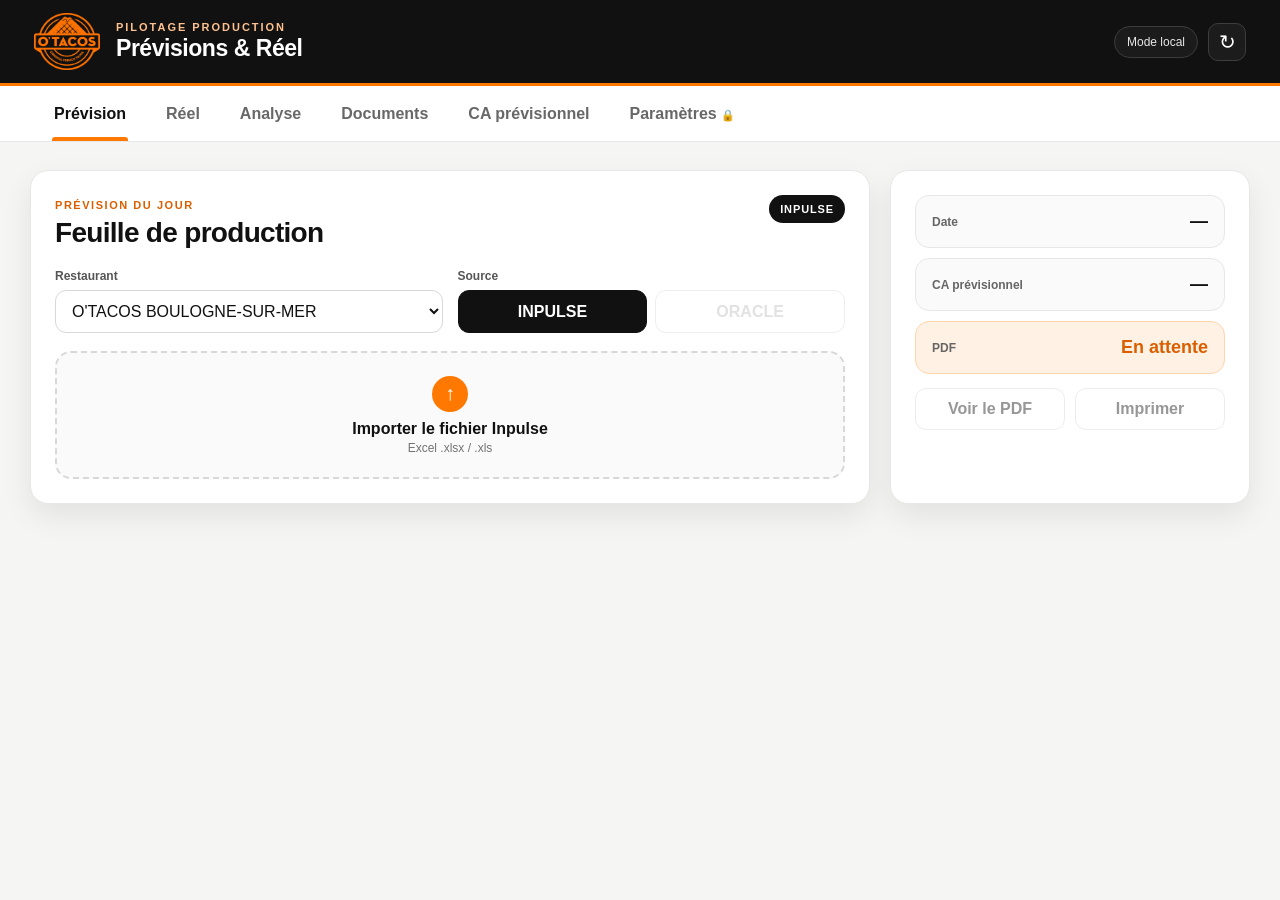
==== index.html @ 0028030f "Add files via upload" ====
<!doctype html>
<html lang="fr">
<head>
  <meta charset="utf-8" />
  <meta name="viewport" content="width=device-width,initial-scale=1" />
  <meta name="theme-color" content="#111111" />
  <title>O'Tacos | Pilotage Production</title>
  <link rel="stylesheet" href="styles.css?v=3.2.0" />
  <link rel="preconnect" href="https://cdn.jsdelivr.net" crossorigin>
</head>
<body data-entry="global">
  <header class="app-header">
    <div class="brand">
      <img src="[data-uri]" alt="O'Tacos" class="brand-logo" />
      <div class="brand-copy">
        <div class="brand-kicker">PILOTAGE PRODUCTION</div>
        <div class="brand-title">Prévisions & Réel</div>
      </div>
    </div>
    <div class="header-actions">
      <span id="storageBadge" class="storage-badge">Mode local</span>
      <button id="btnRefresh" class="icon-btn" title="Actualiser" aria-label="Actualiser">↻</button>
    </div>
  </header>

  <nav class="nav-tabs" aria-label="Navigation">
    <button class="nav-tab active" data-view="forecast" type="button">Prévision</button>
    <button class="nav-tab" data-view="actual" type="button">Réel</button>
    <button class="nav-tab" data-view="analysis" type="button">Analyse</button>
    <button class="nav-tab" data-view="documents" type="button">Documents</button>
    <button class="nav-tab ca-nav" data-view="ca" type="button">CA prévisionnel</button>
    <button class="nav-tab locked" data-view="settings" type="button">Paramètres <span>🔒</span></button>
  </nav>

  <main class="app-shell">
    <section id="statusBox" class="status hidden"></section>

    <section id="view-forecast" class="app-view active">
      <div class="hero-grid">
        <article class="panel import-panel">
          <div class="panel-title-row">
            <div>
              <span class="section-tag">PRÉVISION DU JOUR</span>
              <h1>Feuille de production</h1>
            </div>
            <span class="source-pill">INPULSE</span>
          </div>

          <div class="form-grid">
            <label class="field">
              <span>Restaurant</span>
              <select id="restaurant">
                <option value="BSM">O'TACOS BOULOGNE-SUR-MER</option>
                <option value="ARS">O'TACOS ARMENTIÈRES</option>
              </select>
            </label>
            <label class="field">
              <span>Source</span>
              <div class="source-choice">
                <button class="source-btn active" type="button">INPULSE</button>
                <button class="source-btn" type="button" disabled>ORACLE</button>
              </div>
            </label>
          </div>

          <label class="upload-zone" id="uploadZone">
            <input id="fileInput" type="file" accept=".xlsx,.xls" hidden />
            <span class="upload-icon">↑</span>
            <span class="upload-main">Importer le fichier Inpulse</span>
            <span class="upload-sub">Excel .xlsx / .xls</span>
          </label>
        </article>

        <article class="panel forecast-meta-panel">
          <div class="metric-grid">
            <div class="metric-card">
              <span>Date</span>
              <strong id="detectedDate">—</strong>
            </div>
            <div class="metric-card">
              <span>CA prévisionnel</span>
              <strong id="forecastCAValue">—</strong>
            </div>
            <div class="metric-card accent">
              <span>PDF</span>
              <strong id="pdfState">En attente</strong>
            </div>
          </div>
          <div class="pdf-actions">
            <button id="btnViewForecastPdf" class="btn secondary" disabled>Voir le PDF</button>
            <button id="btnPrintForecast" class="btn secondary" disabled>Imprimer</button>
          </div>
        </article>
      </div>

      <article id="forecastSection" class="panel hidden">
        <div class="panel-title-row">
          <div>
            <span class="section-tag">QUANTITÉS / CONDITIONNEMENTS</span>
            <h2>Production recommandée</h2>
          </div>
          <div id="forecastSyncState" class="sync-state">—</div>
        </div>
        <div class="table-wrap">
          <table id="forecastTable" class="data-table">
            <thead>
              <tr>
                <th>Produit</th>
                <th>Inpulsé</th>
                <th>Prévision ajustée</th>
                <th>MIDI</th>
                <th>SOIR</th>
                <th>Prépa 10H</th>
                <th>Prépa 16H</th>
                <th>Marge MIDI</th>
                <th>Marge SOIR</th>
              </tr>
            </thead>
            <tbody></tbody>
          </table>
        </div>
      </article>
    </section>

    <section id="view-actual" class="app-view">
      <article class="panel real-service-panel">
        <div class="panel-title-row">
          <div>
            <span class="section-tag">SAISIE SERVICE</span>
            <h1 id="realPageTitle">Réel de production</h1>
          </div>
          <div class="service-status-group">
            <span id="midiValidationBadge" class="service-status">MIDI · À valider</span>
            <span id="soirValidationBadge" class="service-status">SOIR · À valider</span>
          </div>
        </div>

        <div class="real-service-toolbar">
          <label class="compact-field day-selector-wrap">
            <span>Journée</span>
            <select id="realDaySelect"></select>
          </label>
          <div class="service-toggle" role="group" aria-label="Service">
            <button id="btnServiceMidi" class="service-toggle-btn active" data-service="MIDI" type="button">MIDI</button>
            <button id="btnServiceSoir" class="service-toggle-btn" data-service="SOIR" type="button">SOIR</button>
          </div>
          <label class="compact-field responsible-field">
            <span>Responsable du service</span>
            <select id="serviceResponsible"><option value="">Choisir…</option></select>
          </label>
        </div>

        <div id="realEmpty" class="empty-state">Aucune prévision disponible.</div>
        <div id="realWorkspace" class="hidden">
          <div class="real-topline service-real-topline">
            <div class="day-id-card">
              <strong id="realRestaurant">—</strong>
              <span id="realDate">—</span>
            </div>
            <label id="actualCAField" class="compact-field ca-field hidden">
              <span>CA réel journée</span>
              <input id="actualCA" type="number" step="0.01" min="0" placeholder="0,00" />
            </label>
            <div id="forecastCAField" class="readonly-kpi hidden">
              <span>CA prévu</span>
              <strong id="actualForecastCA">—</strong>
            </div>
          </div>

          <div class="table-wrap">
            <table id="actualTable" class="data-table real-table service-table">
              <thead>
                <tr>
                  <th>Produit</th>
                  <th>Prépa prévue</th>
                  <th>Prépa lancée</th>
                  <th>Ajout pendant service</th>
                  <th>Réel total service</th>
                  <th>Prévision ajustée</th>
                  <th>Écart</th>
                </tr>
              </thead>
              <tbody></tbody>
            </table>
          </div>

          <div class="closure-footer service-footer">
            <label id="commentField" class="field comment-field hidden">
              <span>Commentaire journée</span>
              <input id="comment" type="text" placeholder="" />
            </label>
            <button id="btnValidateService" class="btn primary">Valider le service MIDI</button>
          </div>
        </div>
      </article>
    </section>

    <section id="view-analysis" class="app-view">
      <article class="panel">
        <div class="panel-title-row analysis-title-row">
          <div>
            <span class="section-tag">HISTORIQUE</span>
            <h1>Analyse des prévisions</h1>
          </div>
        </div>

        <div class="analysis-toolbar">
          <label class="compact-field">
            <span>Restaurant</span>
            <select id="analysisRestaurant">
              <option value="ALL">Tous</option>
              <option value="BSM">Boulogne-sur-Mer</option>
              <option value="ARS">Armentières</option>
            </select>
          </label>
          <label class="compact-field">
            <span>Produit</span>
            <select id="analysisProduct"></select>
          </label>
          <label class="compact-field">
            <span>Période</span>
            <select id="analysisPeriod">
              <option value="day">Jour</option>
              <option value="week">Semaine</option>
              <option value="month" selected>Mois</option>
              <option value="year">Année</option>
            </select>
          </label>
          <label class="compact-field">
            <span>Date</span>
            <input id="analysisDate" type="date" />
          </label>
          <div class="series-switches">
            <label><input id="toggleInpulse" type="checkbox" checked /> <span>Inpulsé</span></label>
            <label><input id="toggleImproved" type="checkbox" checked /> <span>Prévision ajustée</span></label>
            <label><input id="toggleActual" type="checkbox" checked /> <span>Réel</span></label>
          </div>
        </div>

        <div class="kpi-strip">
          <div class="analysis-kpi"><span>CA prévu</span><strong id="kpiForecastCA">—</strong></div>
          <div class="analysis-kpi"><span>CA réel</span><strong id="kpiActualCA">—</strong></div>
          <div class="analysis-kpi"><span>Écart CA</span><strong id="kpiCAGap">—</strong></div>
          <div class="analysis-kpi"><span>Erreur Inpulse</span><strong id="kpiInpulseError">—</strong></div>
          <div class="analysis-kpi"><span>Erreur ajustée</span><strong id="kpiImprovedError">—</strong></div>
        </div>

        <div class="chart-card"><canvas id="analysisChart"></canvas></div>

        <div class="table-wrap analysis-table-wrap">
          <table class="data-table" id="analysisTable">
            <thead><tr><th>Date</th><th>Restaurant</th><th>Produit</th><th>Inpulsé</th><th>Prévision ajustée</th><th>Réel</th><th>Écart ajusté</th></tr></thead>
            <tbody></tbody>
          </table>
        </div>
      </article>
    </section>

    <section id="view-documents" class="app-view">
      <article class="panel">
        <div class="panel-title-row">
          <div><span class="section-tag">DRIVE</span><h1>Documents de production</h1></div>
        </div>
        <div class="analysis-toolbar documents-toolbar">
          <label class="compact-field"><span>Restaurant</span><select id="documentsRestaurant"><option value="ALL">Tous</option><option value="BSM">Boulogne-sur-Mer</option><option value="ARS">Armentières</option></select></label>
          <label class="compact-field"><span>Période</span><select id="documentsPeriod"><option value="day">Jour</option><option value="week">Semaine</option><option value="month" selected>Mois</option><option value="year">Année</option></select></label>
          <label class="compact-field"><span>Date</span><input id="documentsDate" type="date" /></label>
        </div>
        <div class="table-wrap">
          <table class="data-table" id="documentsTable"><thead><tr><th>Date</th><th>Restaurant</th><th>Statut</th><th>Responsable MIDI</th><th>Responsable SOIR</th><th>Prévision PDF</th><th>Clôture PDF</th></tr></thead><tbody></tbody></table>
        </div>
      </article>
    </section>

    <section id="view-ca" class="app-view">
      <article class="panel ca-archive-panel">
        <div class="panel-title-row">
          <div><span class="section-tag">ARCHIVE CA</span><h1>CA prévisionnel</h1></div>
        </div>
        <div class="ca-filter-row ca-filter-single">
          <label class="compact-field"><span>Site</span>
            <select id="caRestaurant">
              <option value="BSM">Boulogne-sur-Mer</option>
              <option value="ARS">Armentières</option>
            </select>
          </label>
          <label class="compact-field"><span>Du</span><input id="caFrom" type="date" /></label>
          <label class="compact-field"><span>Au</span><input id="caTo" type="date" /></label>
          <button id="btnRefreshCa" class="btn secondary" type="button">Actualiser</button>
        </div>
        <div class="table-wrap">
          <table class="data-table ca-table" id="caTable">
            <thead><tr><th>Date</th><th>CA prévisionnel</th></tr></thead>
            <tbody></tbody>
          </table>
        </div>
      </article>
    </section>

    <section id="view-settings" class="app-view">
      <article class="panel">
        <div class="panel-title-row">
          <div>
            <span class="section-tag">ACCÈS RESTREINT</span>
            <h1>Paramètres de production</h1>
          </div>
          <button id="btnSaveParams" class="btn primary">Enregistrer</button>
        </div>
        <div id="paramsPanel"></div>
      </article>

      <article class="panel ca-import-panel">
        <div class="panel-title-row"><div><span class="section-tag">ARCHIVE CA</span><h2>Importer les CA prévisionnels</h2></div></div>
        <label class="upload-zone compact-upload" id="caUploadZone">
          <input id="caFileInput" type="file" accept=".xlsx,.xls" hidden />
          <span class="upload-icon">↑</span>
          <span class="upload-main">Importer le fichier CA BSM / ARS</span>
          <span class="upload-sub">Stockage séparé - sans impact sur les prévisions de production</span>
        </label>
        <div id="caImportStatus" class="sync-state"></div>
      </article>

      <article id="accessLinksPanel" class="panel hidden access-links-panel">
        <div class="panel-title-row"><div><span class="section-tag">ACCÈS ÉQUIPE</span><h2>Liens permanents</h2></div></div>
        <div class="admin-links-list">
          <div class="admin-link-row">
            <strong>BSM</strong>
            <input id="teamLinkBSMText" class="team-link-input" type="text" readonly value="" />
            <button id="btnOpenTeamLinkBSM" class="btn primary" type="button">Ouvrir</button>
            <button id="btnCopyTeamLinkBSM" class="btn secondary" type="button">Copier</button>
          </div>
          <div class="admin-link-row">
            <strong>ARS</strong>
            <input id="teamLinkARSText" class="team-link-input" type="text" readonly value="" />
            <button id="btnOpenTeamLinkARS" class="btn primary" type="button">Ouvrir</button>
            <button id="btnCopyTeamLinkARS" class="btn secondary" type="button">Copier</button>
          </div>
        </div>
      </article>
    </section>
  </main>

  <div id="caAccessModal" class="modal hidden" role="dialog" aria-modal="true">
    <div class="modal-card">
      <button id="btnCloseCaAccessModal" class="modal-close" aria-label="Fermer">×</button>
      <h2>Accès CA prévisionnel</h2>
      <label class="field">
        <span>Code d'accès</span>
        <input id="caAccessCode" type="password" autocomplete="current-password" />
      </label>
      <div id="caAccessError" class="form-error"></div>
      <button id="btnCaAccessLogin" class="btn primary full">Accéder</button>
    </div>
  </div>

  <div id="adminModal" class="modal hidden" role="dialog" aria-modal="true">
    <div class="modal-card">
      <button id="btnCloseAdminModal" class="modal-close" aria-label="Fermer">×</button>
      <img src="[data-uri]" alt="" class="modal-logo" />
      <h2>Accès paramètres</h2>
      <label class="field">
        <span>Code d'accès</span>
        <input id="adminCode" type="password" autocomplete="current-password" />
      </label>
      <div id="adminError" class="form-error"></div>
      <button id="btnAdminLogin" class="btn primary full">Accéder</button>
    </div>
  </div>

  <script src="config.js?v=3.2.0"></script>
  <script src="app.js?v=3.2.0"></script>
</body>
</html>
---- styles.css ----
:root{
  --orange:#ff7900;
  --orange-dark:#d95f00;
  --orange-soft:#fff1e3;
  --black:#111111;
  --charcoal:#262626;
  --muted:#737373;
  --line:#e7e7e7;
  --bg:#f5f5f3;
  --white:#ffffff;
  --green:#157347;
  --red:#c62828;
  --shadow:0 12px 30px rgba(17,17,17,.08);
}
*{box-sizing:border-box}
html,body{margin:0;padding:0;background:var(--bg);color:var(--black);font-family:Inter,ui-sans-serif,-apple-system,BlinkMacSystemFont,"Segoe UI",Roboto,Arial,sans-serif}
button,input,select{font:inherit}
button{cursor:pointer}
.hidden{display:none!important}
.app-header{height:86px;background:var(--black);color:#fff;display:flex;align-items:center;justify-content:space-between;padding:0 34px;position:sticky;top:0;z-index:20;border-bottom:3px solid var(--orange)}
.brand{display:flex;align-items:center;gap:16px}.brand-logo{width:66px;height:66px;object-fit:contain}.brand-copy{display:flex;flex-direction:column;gap:2px}.brand-kicker{font-size:11px;letter-spacing:.18em;color:#ffc18f;font-weight:800}.brand-title{font-size:23px;font-weight:800;letter-spacing:-.02em}.header-actions{display:flex;align-items:center;gap:10px}.storage-badge{border:1px solid #3c3c3c;background:#1b1b1b;border-radius:999px;padding:8px 12px;font-size:12px;color:#e7e7e7}.icon-btn{width:38px;height:38px;border-radius:10px;border:1px solid #3d3d3d;background:#1c1c1c;color:#fff;font-size:20px}.icon-btn:hover{border-color:var(--orange)}
.nav-tabs{height:56px;background:#fff;display:flex;align-items:stretch;padding:0 34px;border-bottom:1px solid var(--line);position:sticky;top:86px;z-index:19}.nav-tab{border:0;background:transparent;padding:0 20px;font-weight:800;color:#686868;position:relative}.nav-tab:hover{color:var(--black)}.nav-tab.active{color:var(--black)}.nav-tab.active:after{content:"";position:absolute;left:18px;right:18px;bottom:0;height:4px;background:var(--orange);border-radius:3px 3px 0 0}.nav-tab.locked span{font-size:11px}
.app-shell{max-width:1500px;margin:0 auto;padding:28px 30px 60px}.app-view{display:none}.app-view.active{display:block}.status{margin-bottom:18px;padding:12px 14px;border:1px solid #cfe4d8;background:#eef8f2;color:#1f5f3f;border-radius:12px;font-size:13px;font-weight:700}.status.error{border-color:#f2c8c8;background:#fff2f2;color:#9c2020}
.panel{background:#fff;border:1px solid var(--line);border-radius:18px;box-shadow:var(--shadow);padding:24px}.hero-grid{display:grid;grid-template-columns:minmax(0,1.4fr) minmax(360px,.6fr);gap:20px;margin-bottom:20px}.panel-title-row{display:flex;align-items:flex-start;justify-content:space-between;gap:18px;margin-bottom:20px}.section-tag{font-size:11px;font-weight:900;letter-spacing:.14em;color:var(--orange-dark)}h1,h2{margin:4px 0 0;letter-spacing:-.025em}h1{font-size:28px}h2{font-size:22px}.source-pill{background:var(--black);color:#fff;padding:8px 11px;border-radius:999px;font-weight:900;font-size:11px;letter-spacing:.08em}
.form-grid{display:grid;grid-template-columns:1fr 1fr;gap:15px}.field,.compact-field{display:flex;flex-direction:column;gap:7px}.field>span,.compact-field>span{font-size:12px;font-weight:800;color:#555}.field input,.field select,.compact-field input,.compact-field select{height:43px;border:1px solid #d8d8d8;border-radius:11px;background:#fff;padding:0 12px;color:var(--black);outline:none}.field input:focus,.field select:focus,.compact-field input:focus,.compact-field select:focus{border-color:var(--orange);box-shadow:0 0 0 3px rgba(255,121,0,.12)}.source-choice{display:grid;grid-template-columns:1fr 1fr;gap:8px}.source-btn{height:43px;border-radius:11px;border:1px solid #d7d7d7;background:#fff;font-weight:850}.source-btn.active{background:var(--black);border-color:var(--black);color:#fff}.source-btn:disabled{opacity:.4;cursor:not-allowed}
.upload-zone{margin-top:18px;min-height:128px;border:2px dashed #d8d8d8;border-radius:16px;display:flex;flex-direction:column;align-items:center;justify-content:center;gap:3px;background:#fafafa;transition:.2s}.upload-zone:hover,.upload-zone.dragover{border-color:var(--orange);background:var(--orange-soft)}.upload-icon{width:36px;height:36px;border-radius:50%;display:grid;place-items:center;background:var(--orange);color:#fff;font-size:20px;font-weight:900}.upload-main{margin-top:5px;font-weight:900}.upload-sub{font-size:12px;color:var(--muted)}
.metric-grid{display:grid;grid-template-columns:1fr;gap:10px}.metric-card{border:1px solid var(--line);border-radius:14px;padding:15px 16px;display:flex;justify-content:space-between;align-items:center;background:#fafafa}.metric-card span{font-size:12px;color:#666;font-weight:800}.metric-card strong{font-size:18px}.metric-card.accent{background:var(--orange-soft);border-color:#ffd5ae}.metric-card.accent strong{color:var(--orange-dark)}.pdf-actions{display:grid;grid-template-columns:1fr 1fr;gap:10px;margin-top:14px}.btn{height:42px;border-radius:11px;padding:0 16px;border:1px solid #d7d7d7;background:#fff;color:#1a1a1a;font-weight:850}.btn:hover:not(:disabled){border-color:#b8b8b8}.btn.primary{background:var(--orange);border-color:var(--orange);color:#fff}.btn.primary:hover{background:var(--orange-dark);border-color:var(--orange-dark)}.btn.secondary{background:#fff}.btn:disabled{opacity:.45;cursor:not-allowed}.btn.full{width:100%}
.sync-state{font-size:12px;font-weight:800;color:#6b6b6b;background:#f4f4f4;padding:8px 11px;border-radius:999px}.sync-state.ok{color:var(--green);background:#edf8f1}.sync-state.warn{color:#935f00;background:#fff6df}
.table-wrap{overflow:auto;border:1px solid var(--line);border-radius:14px}.data-table{width:100%;border-collapse:separate;border-spacing:0;min-width:900px}.data-table th{background:#151515;color:#fff;text-align:right;padding:12px 12px;font-size:11px;letter-spacing:.04em;white-space:nowrap}.data-table th:first-child{text-align:left}.data-table td{padding:12px;border-bottom:1px solid #ececec;text-align:right;font-size:13px;white-space:nowrap}.data-table td:first-child{text-align:left}.data-table tbody tr:last-child td{border-bottom:0}.data-table tbody tr:hover td{background:#fffaf5}.num-strong{font-weight:900}.trend-up{color:var(--orange-dark);font-weight:900}.trend-down{color:#2c6c50;font-weight:900}.trend-flat{color:#555;font-weight:800}.forecast-total{font-weight:900}.data-table td.highlight{background:#fff7ee}
.empty-state{padding:44px;text-align:center;color:#888;font-weight:700;border:1px dashed #d7d7d7;border-radius:14px;background:#fafafa}.real-topline{display:grid;grid-template-columns:1fr 220px 180px;gap:14px;align-items:end;margin-bottom:16px}.day-id-card{height:66px;border-radius:14px;background:#111;color:#fff;padding:12px 15px;display:flex;flex-direction:column;justify-content:center}.day-id-card strong{font-size:16px}.day-id-card span{font-size:12px;color:#cfcfcf;margin-top:3px}.readonly-kpi{height:66px;border-radius:14px;background:var(--orange-soft);border:1px solid #ffd9b6;padding:10px 14px;display:flex;flex-direction:column;justify-content:center}.readonly-kpi span{font-size:11px;color:#7c5a3a;font-weight:800}.readonly-kpi strong{font-size:17px;margin-top:3px}.ca-field input{height:43px}.real-table input{width:88px;height:36px;border:1px solid #d8d8d8;border-radius:9px;padding:0 8px;text-align:right}.real-table input:focus{outline:none;border-color:var(--orange);box-shadow:0 0 0 3px rgba(255,121,0,.1)}
.prep-check{display:inline-flex;align-items:center;justify-content:flex-end;gap:8px;min-width:86px;cursor:pointer;font-weight:900;color:#6a6a6a;user-select:none}.prep-check input{position:absolute;opacity:0;pointer-events:none}.prep-check-box{width:23px;height:23px;border:2px solid #bfbfbf;border-radius:7px;background:#fff;position:relative;display:inline-block;transition:.15s}.prep-check.is-checked{color:var(--black)}.prep-check.is-checked .prep-check-box{border-color:var(--orange);background:var(--orange)}.prep-check.is-checked .prep-check-box:after{content:"";position:absolute;left:6px;top:2px;width:6px;height:11px;border:solid #fff;border-width:0 3px 3px 0;transform:rotate(45deg)}.prep-check-qty{min-width:42px;text-align:right}.prep-check:focus-within .prep-check-box{box-shadow:0 0 0 3px rgba(255,121,0,.14)}.variance-pos{color:var(--red);font-weight:900}.variance-neg{color:var(--green);font-weight:900}.closure-footer{margin-top:16px;display:grid;grid-template-columns:1fr auto;gap:14px;align-items:end}.comment-field input{width:100%}
.analysis-toolbar{display:grid;grid-template-columns:180px 220px 150px 170px 1fr;gap:12px;align-items:end;margin-bottom:16px}.series-switches{display:flex;justify-content:flex-end;gap:8px;flex-wrap:wrap}.series-switches label{height:42px;border:1px solid #ddd;border-radius:11px;padding:0 12px;display:flex;align-items:center;gap:7px;font-size:12px;font-weight:850;background:#fff}.series-switches input{accent-color:var(--orange)}.kpi-strip{display:grid;grid-template-columns:repeat(5,1fr);gap:10px;margin-bottom:16px}.analysis-kpi{border:1px solid var(--line);border-radius:14px;background:#fafafa;padding:14px}.analysis-kpi span{display:block;font-size:11px;font-weight:800;color:#6c6c6c}.analysis-kpi strong{display:block;font-size:19px;margin-top:5px}.chart-card{height:420px;border:1px solid var(--line);border-radius:14px;padding:16px;margin-bottom:16px;background:#fff}.analysis-table-wrap{max-height:440px}.analysis-table-wrap .data-table{min-width:800px}
.params-group{margin-bottom:22px}.params-group h3{font-size:15px;margin:0 0 10px}.params-table{min-width:850px}.params-table input{width:90px;height:34px;border:1px solid #d8d8d8;border-radius:8px;text-align:right;padding:0 7px}.params-table input:focus{outline:none;border-color:var(--orange)}
.modal{position:fixed;inset:0;background:rgba(0,0,0,.68);z-index:100;display:grid;place-items:center;padding:20px}.modal-card{width:min(420px,100%);background:#fff;border-radius:18px;padding:28px;box-shadow:0 24px 60px rgba(0,0,0,.25);position:relative;text-align:center}.modal-close{position:absolute;right:14px;top:12px;border:0;background:transparent;font-size:25px;color:#777}.modal-logo{width:92px;height:92px;object-fit:contain}.modal-card h2{margin:4px 0 20px}.modal-card .field{text-align:left}.form-error{min-height:22px;color:var(--red);font-size:12px;font-weight:750;padding:6px 0}
@media(max-width:1100px){.hero-grid{grid-template-columns:1fr}.analysis-toolbar{grid-template-columns:1fr 1fr 1fr 1fr}.series-switches{grid-column:1/-1;justify-content:flex-start}.kpi-strip{grid-template-columns:repeat(2,1fr)}.real-topline{grid-template-columns:1fr 1fr}.readonly-kpi{grid-column:1/-1}.app-shell{padding:22px 18px 50px}}
@media(max-width:720px){.app-header{padding:0 16px;height:76px}.brand-logo{width:54px;height:54px}.brand-title{font-size:18px}.brand-kicker{font-size:9px}.storage-badge{display:none}.nav-tabs{top:76px;padding:0 8px;overflow:auto}.nav-tab{padding:0 13px;white-space:nowrap}.app-shell{padding:16px 10px 40px}.panel{padding:16px;border-radius:14px}.form-grid{grid-template-columns:1fr}.real-topline{grid-template-columns:1fr}.readonly-kpi{grid-column:auto}.closure-footer{grid-template-columns:1fr}.analysis-toolbar{grid-template-columns:1fr 1fr}.series-switches{grid-column:1/-1}.kpi-strip{grid-template-columns:1fr 1fr}.chart-card{height:340px}.panel-title-row{flex-direction:column}.compact-field{width:100%}}
/* V2.2 — accès séparés & validation par service */
.nav-link{display:flex;align-items:center;text-decoration:none;padding:0 20px;font-weight:800;color:#686868;position:relative}.nav-link:hover{color:var(--black)}.nav-link.active{color:var(--black)}.nav-link.active:after{content:"";position:absolute;left:18px;right:18px;bottom:0;height:4px;background:var(--orange);border-radius:3px 3px 0 0}.nav-link.locked span{font-size:11px}
.access-links-panel{margin-top:20px}.access-link-grid{display:grid;grid-template-columns:repeat(4,minmax(0,1fr));gap:12px}.access-link-card{border:1px solid var(--line);border-radius:15px;padding:16px;background:#fafafa;display:flex;flex-direction:column;gap:8px}.access-link-card.service-midi{border-top:4px solid var(--orange)}.access-link-card.service-soir{border-top:4px solid var(--black)}.access-link-tag{font-size:10px;letter-spacing:.12em;font-weight:900;color:var(--orange-dark)}.access-link-card strong{font-size:15px}.link-actions{display:flex;gap:8px;margin-top:4px}.link-btn{display:inline-flex;align-items:center;justify-content:center;text-decoration:none}
.real-service-toolbar{display:grid;grid-template-columns:minmax(220px,1fr) auto minmax(240px,320px);gap:14px;align-items:end;margin-bottom:16px}.service-toggle{display:flex;border:1px solid #d8d8d8;border-radius:12px;padding:3px;background:#f6f6f6;height:43px}.service-toggle-btn{min-width:92px;border:0;border-radius:9px;background:transparent;font-weight:900;color:#6b6b6b}.service-toggle-btn.active{background:var(--black);color:#fff}.service-status-group{display:flex;gap:8px;flex-wrap:wrap}.service-status{border:1px solid #ddd;background:#f7f7f7;border-radius:999px;padding:7px 10px;font-size:11px;font-weight:900;color:#777}.service-status.validated{border-color:#b9dfc9;background:#eef8f2;color:var(--green)}.service-real-topline{grid-template-columns:minmax(300px,1fr) 190px 220px 180px}.service-table{min-width:900px}.service-table .prep-check{justify-content:center}.service-footer{grid-template-columns:1fr auto}.responsible-field select{font-weight:800}.direct-service .nav-tabs{display:none}.direct-service .app-header{position:static}.direct-service .app-shell{max-width:1200px}.direct-service #statusBox{margin-top:0}.direct-service .day-selector-wrap,.direct-service .service-toggle{display:none}.direct-service .real-service-toolbar{grid-template-columns:minmax(260px,360px);justify-content:end}.direct-service .header-actions{display:none}.direct-service #view-actual{display:block!important}.direct-service .app-view:not(#view-actual){display:none!important}
.entry-analysis .app-view:not(#view-analysis),.entry-documents .app-view:not(#view-documents),.entry-settings .app-view:not(#view-settings){display:none!important}.entry-analysis #view-analysis,.entry-documents #view-documents,.entry-settings #view-settings{display:block!important}.entry-analysis .nav-tabs,.entry-documents .nav-tabs,.entry-settings .nav-tabs{display:none}.entry-analysis .app-header,.entry-documents .app-header,.entry-settings .app-header{position:static}.entry-analysis .header-actions,.entry-documents .header-actions,.entry-settings .header-actions{display:none}.documents-toolbar{grid-template-columns:200px 160px 180px}.document-link{display:inline-flex;align-items:center;justify-content:center;min-width:86px;height:34px;border-radius:9px;text-decoration:none;font-weight:850;border:1px solid #ddd;color:#222;background:#fff}.document-link:hover{border-color:var(--orange);color:var(--orange-dark)}.status-partial{color:#8b5b00;font-weight:900}.status-closed{color:var(--green);font-weight:900}
@media(max-width:1100px){.access-link-grid{grid-template-columns:1fr 1fr}.real-service-toolbar{grid-template-columns:1fr 1fr}.responsible-field{grid-column:1/-1}.service-real-topline{grid-template-columns:1fr 1fr}.documents-toolbar{grid-template-columns:1fr 1fr 1fr}}
@media(max-width:720px){.access-link-grid{grid-template-columns:1fr}.nav-link{padding:0 13px;white-space:nowrap}.real-service-toolbar{grid-template-columns:1fr}.responsible-field{grid-column:auto}.service-real-topline{grid-template-columns:1fr}.service-footer{grid-template-columns:1fr}.documents-toolbar{grid-template-columns:1fr}.service-status-group{width:100%}}
/* V2.3 — 2 accès seulement : global + équipe */
.access-link-grid.single-access{grid-template-columns:minmax(320px,620px)}
.team-access-card{border-top:4px solid var(--orange);background:linear-gradient(135deg,#fff 0%,#fff7ef 100%)}
.access-link-note{font-size:12px;line-height:1.45;color:#6d6d6d}
.team-access .header-actions{display:none}
.team-access .day-selector-wrap{display:none}
.team-access .real-service-toolbar{grid-template-columns:auto minmax(240px,320px);justify-content:space-between}
.team-access .documents-toolbar{display:none}
.team-access #view-documents .panel-title-row h1{font-size:26px}
.team-access .app-shell{max-width:1250px}
.team-access .nav-tabs{padding-left:max(18px,calc((100vw - 1250px)/2 + 30px))}
@media(max-width:720px){
  .access-link-grid.single-access{grid-template-columns:1fr}
  .team-access .real-service-toolbar{grid-template-columns:1fr}
}

/* V2.6 */
.admin-links-list{display:grid;gap:12px}.admin-link-row{display:grid;grid-template-columns:70px minmax(0,1fr) auto auto;gap:10px;align-items:center;padding:12px 0;border-bottom:1px solid #ece7e2}.admin-link-row:last-child{border-bottom:0}.team-link-input{width:100%;border:1px solid #d9d4cf;border-radius:10px;background:#faf9f7;padding:11px 12px;font:inherit;color:#333}.team-link-input:focus{outline:2px solid rgba(255,121,0,.18);border-color:#ff7900}@media(max-width:800px){.admin-link-row{grid-template-columns:1fr 1fr}.admin-link-row strong,.team-link-input{grid-column:1/-1}}


/* V2.8 — conditionnement sauce + accès équipe mobile */
.pack-cell{white-space:normal!important;min-width:130px}.pack-main{display:block;font-weight:900;line-height:1.2}.pack-cell small,.forecast-total small,.trend-up small,.trend-down small,.trend-flat small{display:block;margin-top:3px;color:#777;font-size:10px;font-weight:750;white-space:normal}.input-with-unit{display:inline-flex;align-items:center;gap:6px;justify-content:flex-end}.input-with-unit em{font-style:normal;font-size:11px;font-weight:850;color:#777;min-width:26px;text-align:left}

@media(max-width:720px){
  .team-access{background:#f4f4f2}
  .team-access .app-header{height:66px;padding:0 12px;position:sticky;top:0;z-index:40}
  .team-access .brand-logo{width:46px;height:46px}
  .team-access .brand-title{font-size:15px;line-height:1.05}
  .team-access .brand-kicker{display:none}
  .team-access .nav-tabs{top:66px;height:52px;padding:5px 8px;background:#fff;display:grid;grid-template-columns:1fr 1fr;gap:6px;border-bottom:1px solid #e8e8e8}
  .team-access .nav-tab{height:40px;padding:0 8px;border-radius:10px;justify-content:center;text-align:center;font-size:13px;background:#f5f5f5}
  .team-access .nav-tab.active{background:#111;color:#fff}
  .team-access .nav-tab.active:after{display:none}
  .team-access .app-shell{padding:10px 8px 96px;max-width:none}
  .team-access .panel{padding:12px;border-radius:14px;box-shadow:none}
  .team-access .panel-title-row{gap:8px;margin-bottom:12px}
  .team-access .section-tag{font-size:9px}
  .team-access h1{font-size:22px}
  .team-access .team-restaurant-title{font-size:12px;font-weight:850;color:#6c6c6c;margin-top:4px}
  .team-access .service-status-group{display:grid;grid-template-columns:1fr 1fr;gap:6px}
  .team-access .service-status{text-align:center;padding:7px 5px;font-size:10px}
  .team-access .real-service-toolbar{display:grid;grid-template-columns:1fr;gap:9px;margin-bottom:12px}
  .team-access .service-toggle{width:100%;height:48px;padding:4px}
  .team-access .service-toggle-btn{flex:1;min-width:0;font-size:15px}
  .team-access .responsible-field span{font-size:11px}
  .team-access .responsible-field select{height:48px;font-size:16px}
  .team-access .service-real-topline{display:block;margin-bottom:10px}
  .team-access .day-id-card{padding:10px 12px;border-radius:12px}
  .team-access .day-id-card strong{font-size:14px}
  .team-access .table-wrap{overflow:visible;border:0;border-radius:0;background:transparent}
  .team-access .service-table,.team-access #documentsTable{display:block;min-width:0;width:100%;border:0}
  .team-access .service-table thead,.team-access #documentsTable thead{display:none}
  .team-access .service-table tbody,.team-access #documentsTable tbody{display:grid;gap:10px}
  .team-access .service-table tr,.team-access #documentsTable tr{display:block;background:#fff;border:1px solid #e2e2df;border-radius:15px;padding:11px 12px;box-shadow:0 2px 8px rgba(0,0,0,.035)}
  .team-access .service-table td,.team-access #documentsTable td{display:flex;align-items:center;justify-content:space-between;gap:14px;width:100%;padding:8px 0;border:0;border-bottom:1px solid #efefed;text-align:right;white-space:normal;font-size:13px;background:transparent!important}
  .team-access .service-table td:last-child,.team-access #documentsTable td:last-child{border-bottom:0}
  .team-access .service-table td::before,.team-access #documentsTable td::before{content:attr(data-label);flex:0 0 44%;text-align:left;color:#777;font-size:11px;font-weight:850;line-height:1.2}
  .team-access .service-table td:first-child{display:block;text-align:left;font-size:16px;padding:2px 0 10px;margin-bottom:2px;border-bottom:2px solid #fff0e2;color:#111}
  .team-access .service-table td:first-child::before{display:none}
  .team-access .prep-check{min-width:0;justify-content:flex-end}
  .team-access .prep-check-box{width:28px;height:28px;border-radius:8px}
  .team-access .prep-check.is-checked .prep-check-box:after{left:7px;top:3px;width:7px;height:13px}
  .team-access .real-table input{width:94px;height:44px;font-size:16px;border-radius:10px}
  .team-access .input-with-unit em{font-size:12px}
  .team-access .pack-cell{min-width:0;max-width:55%;text-align:right}
  .team-access .pack-main{font-size:12px}
  .team-access .service-footer{position:sticky;bottom:8px;z-index:25;margin:14px -2px 0;padding:8px;background:rgba(244,244,242,.94);backdrop-filter:blur(8px);border-radius:14px}
  .team-access #btnValidateService{width:100%;height:52px;font-size:16px;border-radius:13px}
  .team-access #view-documents .panel-title-row{margin-bottom:8px}
  .team-access #view-documents .panel-title-row h1{font-size:22px}
  .team-access #documentsTable td:first-child{font-weight:900}
  .team-access .document-link{height:40px;min-width:104px}
}

/* V3.0 - archive CA séparée + saisie Fromagère par conditionnement */
.ca-filter-row{display:grid;grid-template-columns:180px 180px auto;gap:12px;align-items:end;margin:4px 0 18px}.ca-table{max-width:760px}.ca-table td:nth-child(2),.ca-table th:nth-child(2){text-align:right}.empty-cell{text-align:center!important;color:#777;padding:22px!important}.compact-upload{min-height:120px}.ca-import-panel .sync-state{margin-top:10px}.ca-nav{min-width:78px}.real-table tr[data-key="fromagere"] td:first-child strong{color:#8d4d00}
@media(max-width:760px){.ca-filter-row{grid-template-columns:1fr 1fr}.ca-filter-row .btn{grid-column:1/-1;width:100%}.ca-table{max-width:none}.nav-tabs{overflow-x:auto;scrollbar-width:none}.nav-tabs::-webkit-scrollbar{display:none}}

/* V3.2 - CA prévisionnel sécurisé */
.ca-filter-row.ca-filter-single{grid-template-columns:220px 180px 180px auto;max-width:980px}
@media(max-width:760px){
  .ca-filter-row.ca-filter-single{grid-template-columns:1fr 1fr}
  .ca-filter-row.ca-filter-single .compact-field:first-child{grid-column:1/-1}
  .ca-filter-row.ca-filter-single .btn{grid-column:1/-1;width:100%}
}
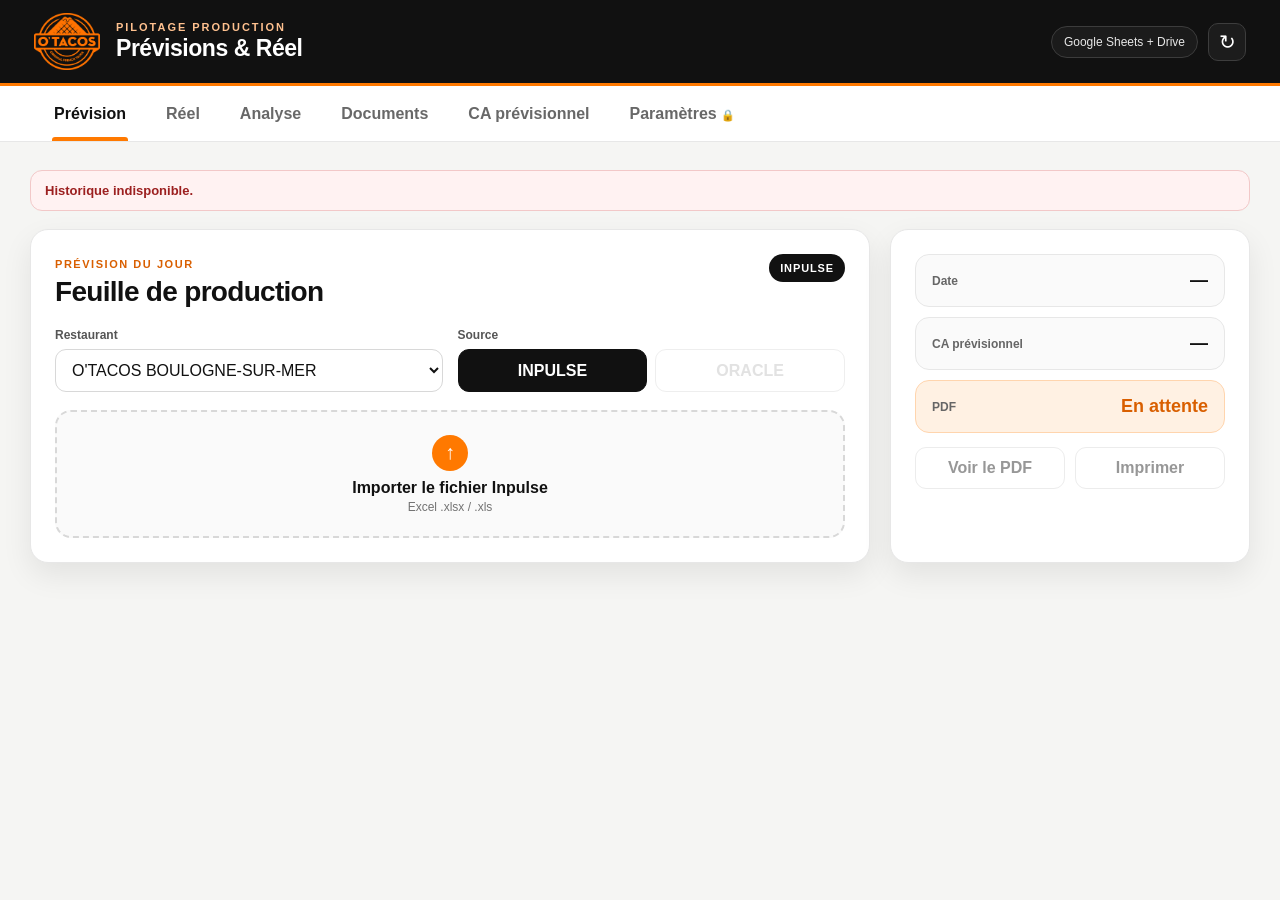
==== commit f52926ac: "Update index.html" ====
--- a/index.html
+++ b/index.html
@@ -106,7 +106,7 @@
             <thead>
               <tr>
                 <th>Produit</th>
-                <th>Inpulsé</th>
+                <th>Inpulse</th>
                 <th>Prévision ajustée</th>
                 <th>MIDI</th>
                 <th>SOIR</th>
@@ -231,7 +231,7 @@
             <input id="analysisDate" type="date" />
           </label>
           <div class="series-switches">
-            <label><input id="toggleInpulse" type="checkbox" checked /> <span>Inpulsé</span></label>
+            <label><input id="toggleInpulse" type="checkbox" checked /> <span>Inpulse</span></label>
             <label><input id="toggleImproved" type="checkbox" checked /> <span>Prévision ajustée</span></label>
             <label><input id="toggleActual" type="checkbox" checked /> <span>Réel</span></label>
           </div>
@@ -249,7 +249,7 @@
 
         <div class="table-wrap analysis-table-wrap">
           <table class="data-table" id="analysisTable">
-            <thead><tr><th>Date</th><th>Restaurant</th><th>Produit</th><th>Inpulsé</th><th>Prévision ajustée</th><th>Réel</th><th>Écart ajusté</th></tr></thead>
+            <thead><tr><th>Date</th><th>Restaurant</th><th>Produit</th><th>Inpulse</th><th>Prévision ajustée</th><th>Réel</th><th>Écart ajusté</th></tr></thead>
             <tbody></tbody>
           </table>
         </div>
